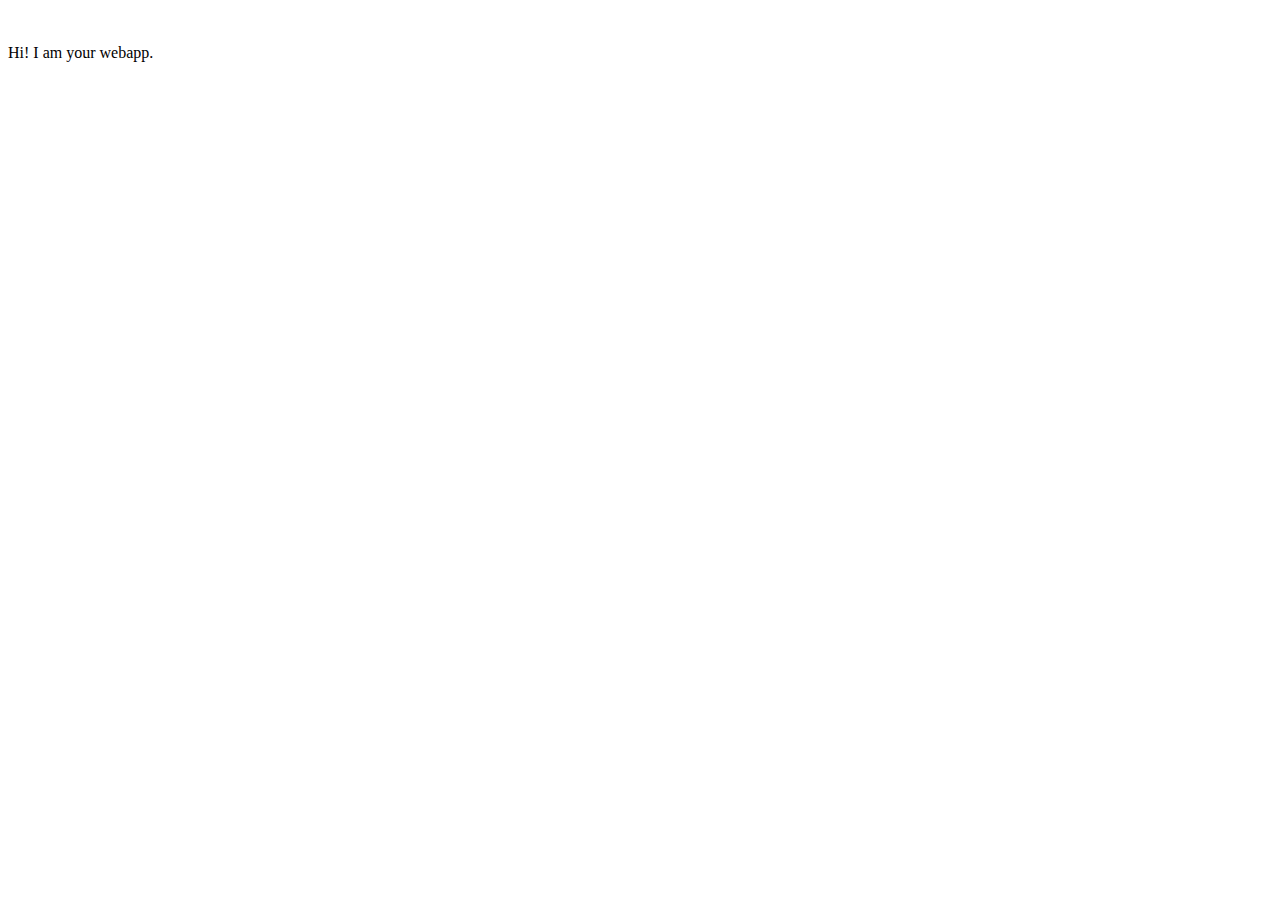
==== ui/index.html @ 0ab2d36d "[imad-console] Updates ui/index.html" ====
<!doctype html>
<html>
    <head>
        <link href="/ui/style.css" rel="stylesheet" />
    </head>
    <body>
        <div class="center">
            <img src=" " class="img-medium"/>
        </div>
        <br>
        <div class="center text-big bold">
            Hi! I am your webapp.
        </div>
        <script type="text/javascript" src="/ui/main.js">
        </script>
    </body>
</html>
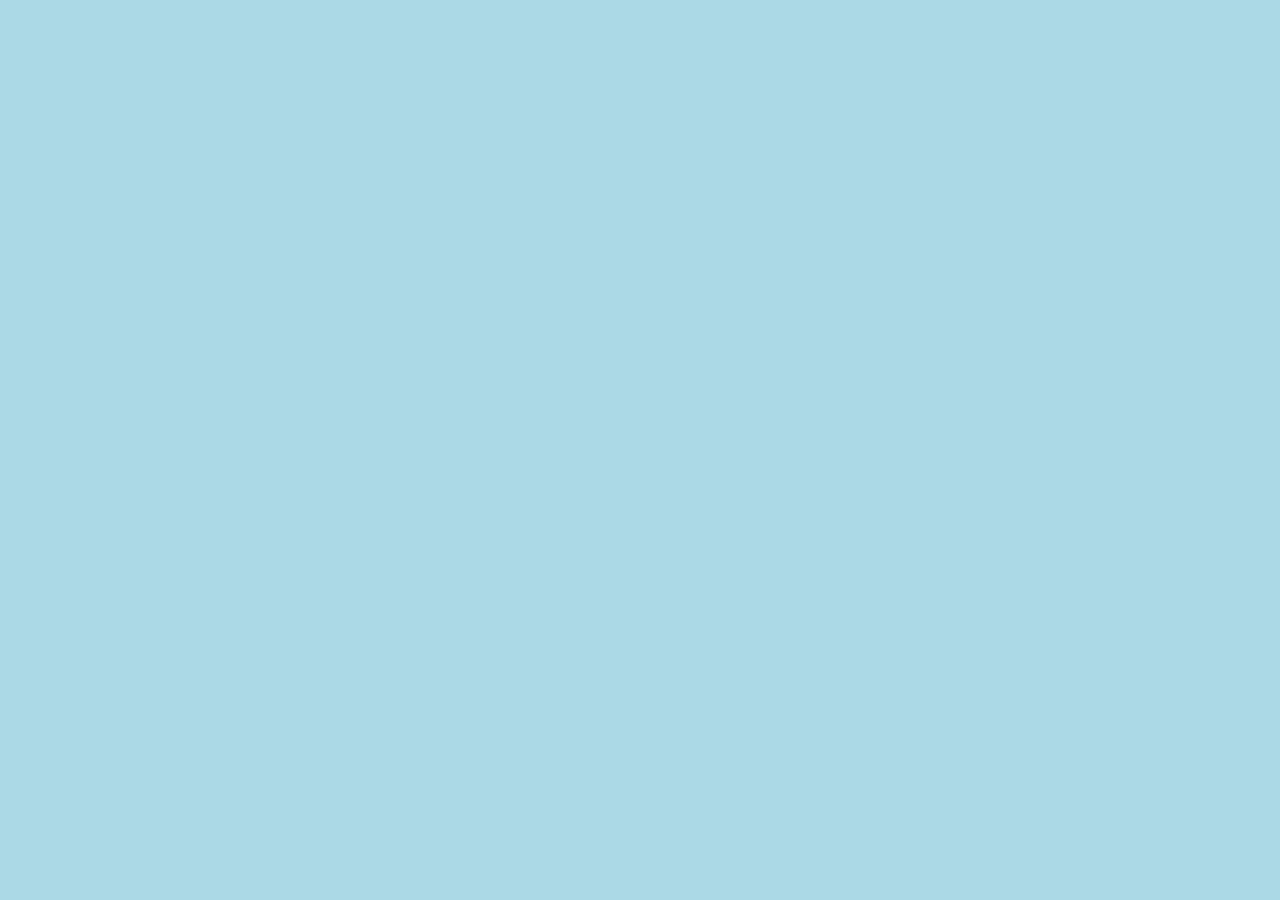
==== commit ddef9292: "Update index.html" ====
--- a/ui/index.html
+++ b/ui/index.html
@@ -9,7 +9,7 @@
         </div>
         <br>
         <div class="center text-big bold">
-            Hi! I am your webapp.
+           
         </div>
         <script type="text/javascript" src="/ui/main.js">
         </script>
--- a/ui/style.css
+++ b/ui/style.css
@@ -0,0 +1,22 @@
+body {
+    font-family: sans-serif;
+    background-color: lightblue;
+    margin-top: 75px;
+}
+
+.center {
+    text-align: center;
+}
+
+.text-big {
+    font-size: 300%;
+}
+
+.bold {
+    font-weight: bold;
+}
+
+.img-medium {
+    height: 200px;
+}
+
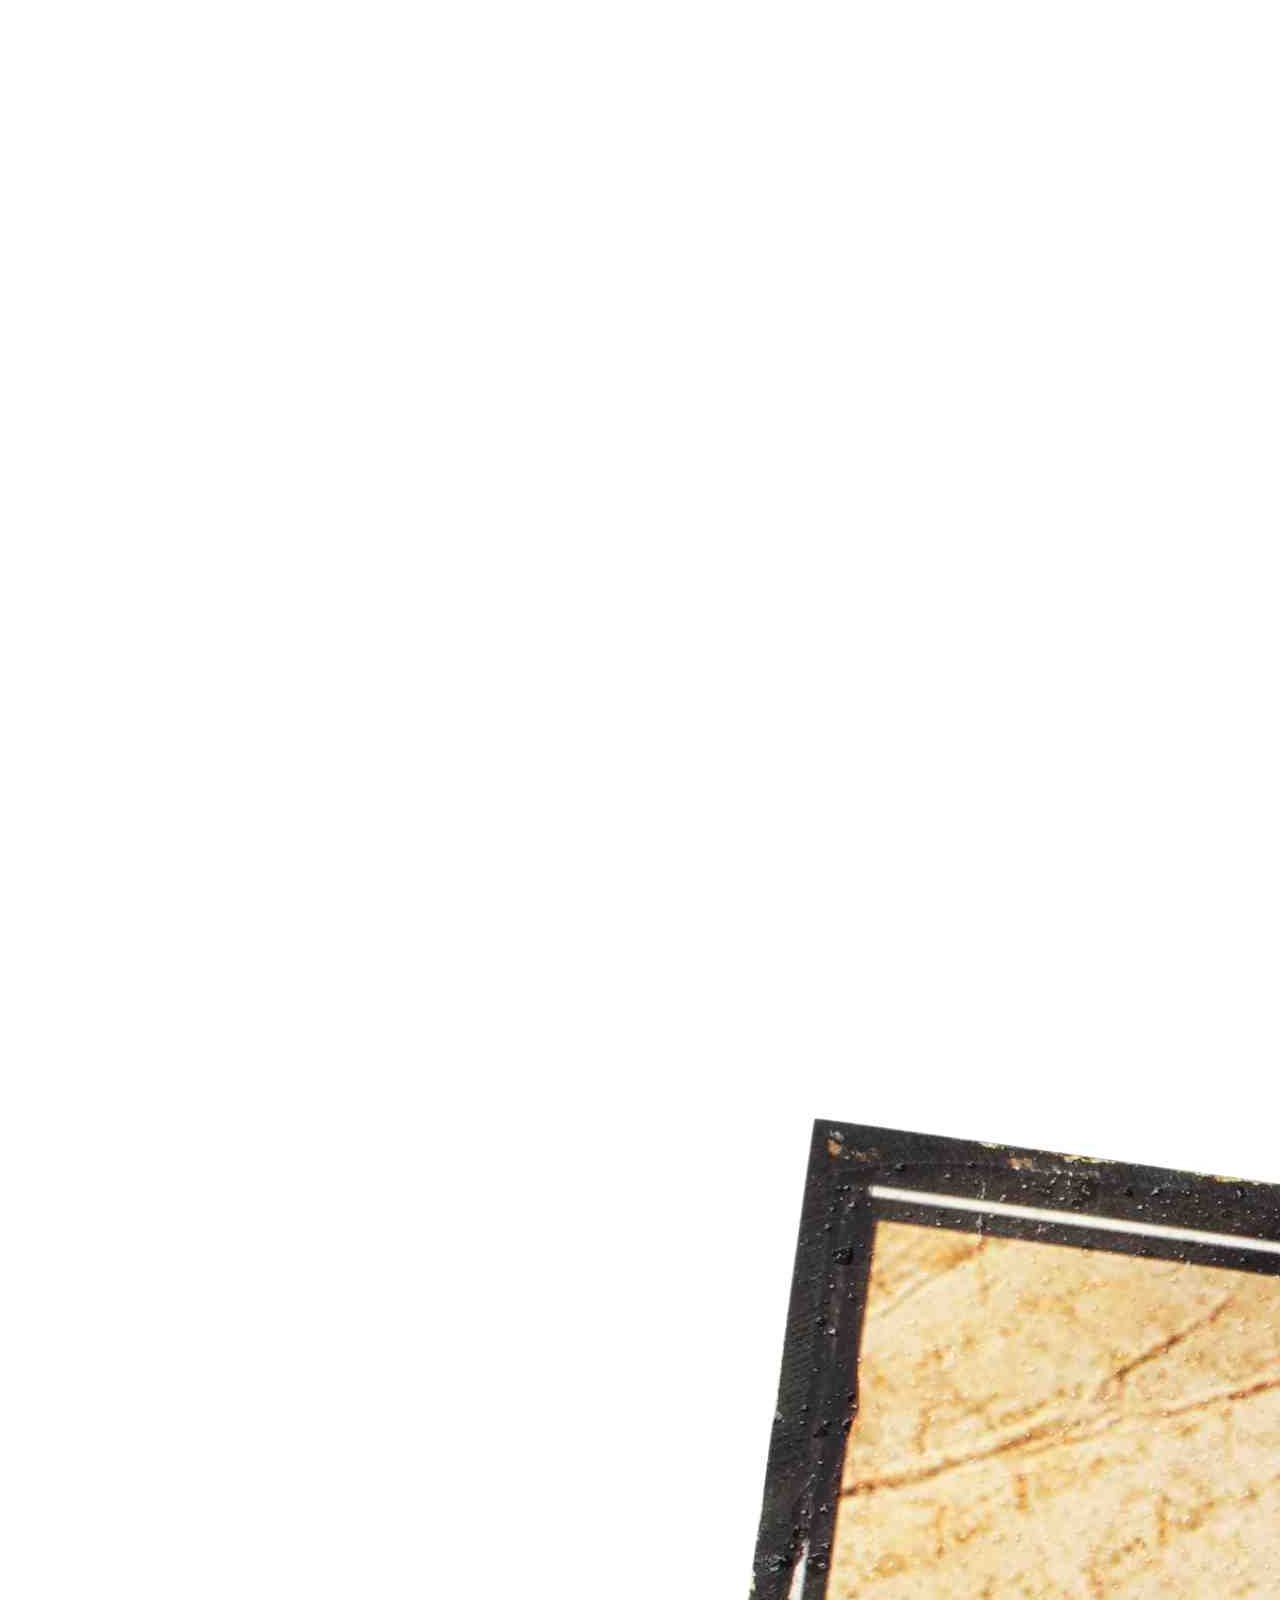
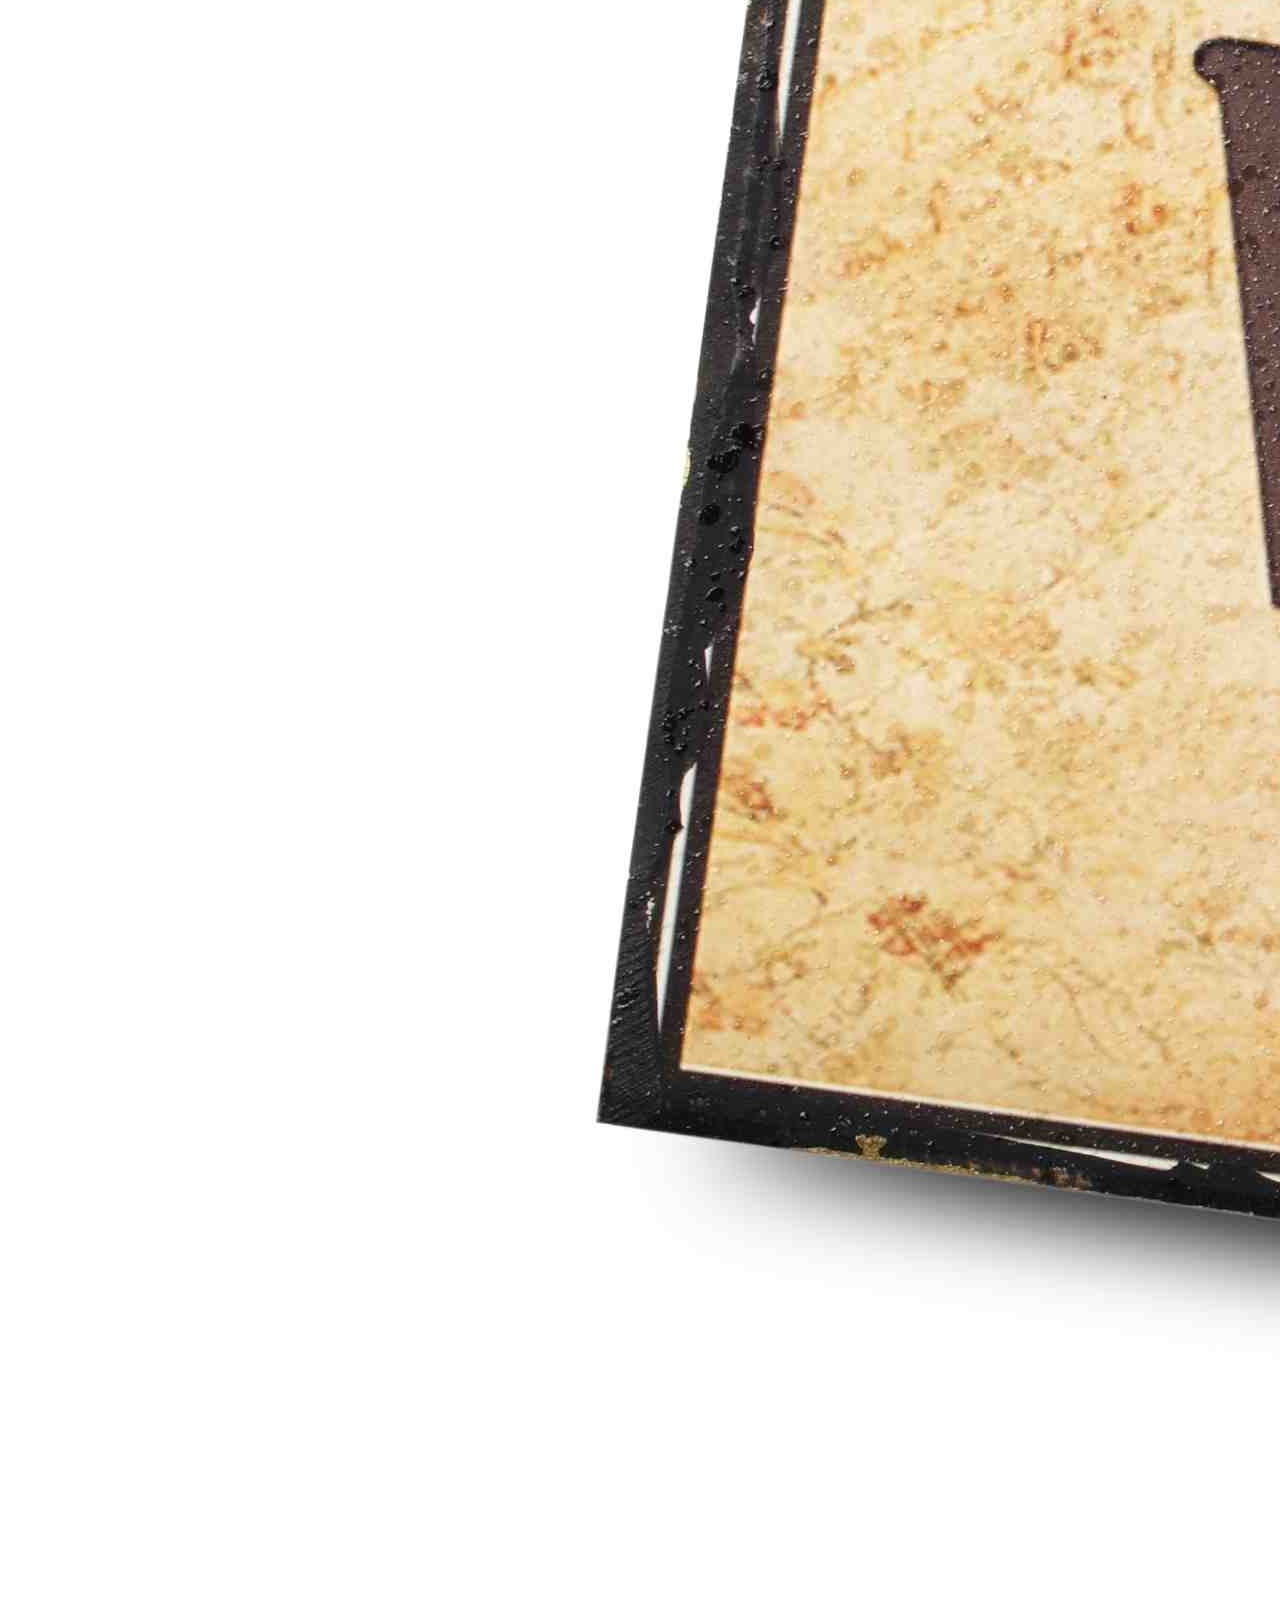
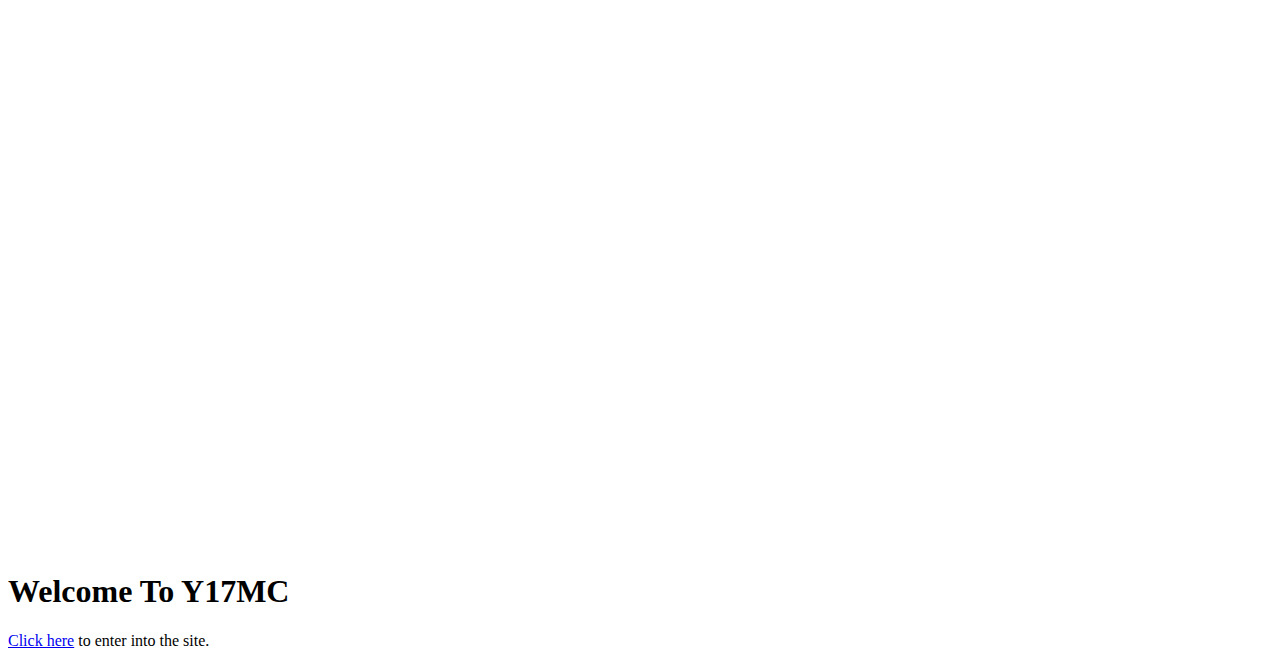
==== commit f68dd94e: "[imad-console] Updates ui/index.html" ====
--- a/ui/index.html
+++ b/ui/index.html
@@ -1,17 +1,15 @@
-<!doctype html>
-<html>
-    <head>
-        <link href="/ui/style.css" rel="stylesheet" />
-    </head>
-    <body>
-        <div class="center">
-            <img src=" " class="img-medium"/>
-        </div>
-        <br>
-        <div class="center text-big bold">
-           
-        </div>
-        <script type="text/javascript" src="/ui/main.js">
-        </script>
-    </body>
-</html>
+<html>
+<head>
+<title>Y17MC</title>
+<link href="/ui/style1.css" rel="stylesheet" />
+</head>
+<body>
+<div class="center">
+<img src="/ui/welcome.jpg" alt="lights" class="img-medium" />
+</div>
+<div class="bold center text-big">
+<h1>Welcome To Y17MC</h1>
+<p class="center"><a href="C:/Users/lap/Desktop/y17mc/front.html">Click here</a> to enter into the site.</p>
+</div>
+</body>
+</html>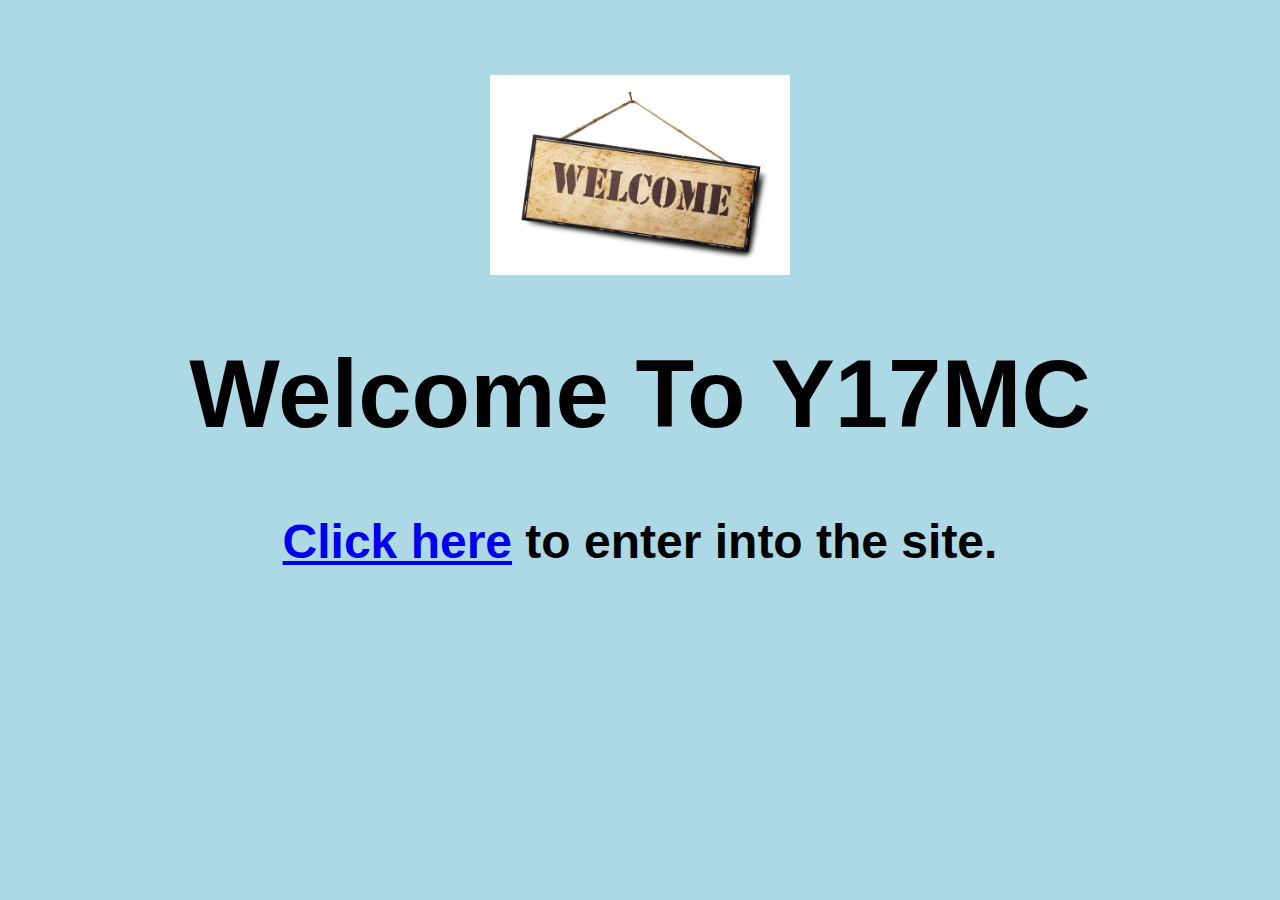
==== commit 789f139c: "[imad-console] Updates ui/index.html" ====
--- a/ui/index.html
+++ b/ui/index.html
@@ -1,7 +1,7 @@
 <html>
 <head>
 <title>Y17MC</title>
-<link href="/ui/style1.css" rel="stylesheet" />
+<link href="/ui/style.css" rel="stylesheet" />
 </head>
 <body>
 <div class="center">
@@ -9,7 +9,7 @@
 </div>
 <div class="bold center text-big">
 <h1>Welcome To Y17MC</h1>
-<p class="center"><a href="C:/Users/lap/Desktop/y17mc/front.html">Click here</a> to enter into the site.</p>
+<p class="center"><a href="#">Click here</a> to enter into the site.</p>
 </div>
 </body>
 </html>--- a/ui/style.css
+++ b/ui/style.css
@@ -0,0 +1,22 @@
+body {
+    font-family: sans-serif;
+    background-color: lightblue;
+    margin-top: 75px;
+}
+
+.center {
+    text-align: center;
+}
+
+.text-big {
+    font-size: 300%;
+}
+
+.bold {
+    font-weight: bold;
+}
+
+.img-medium {
+    height: 200px;
+}
+
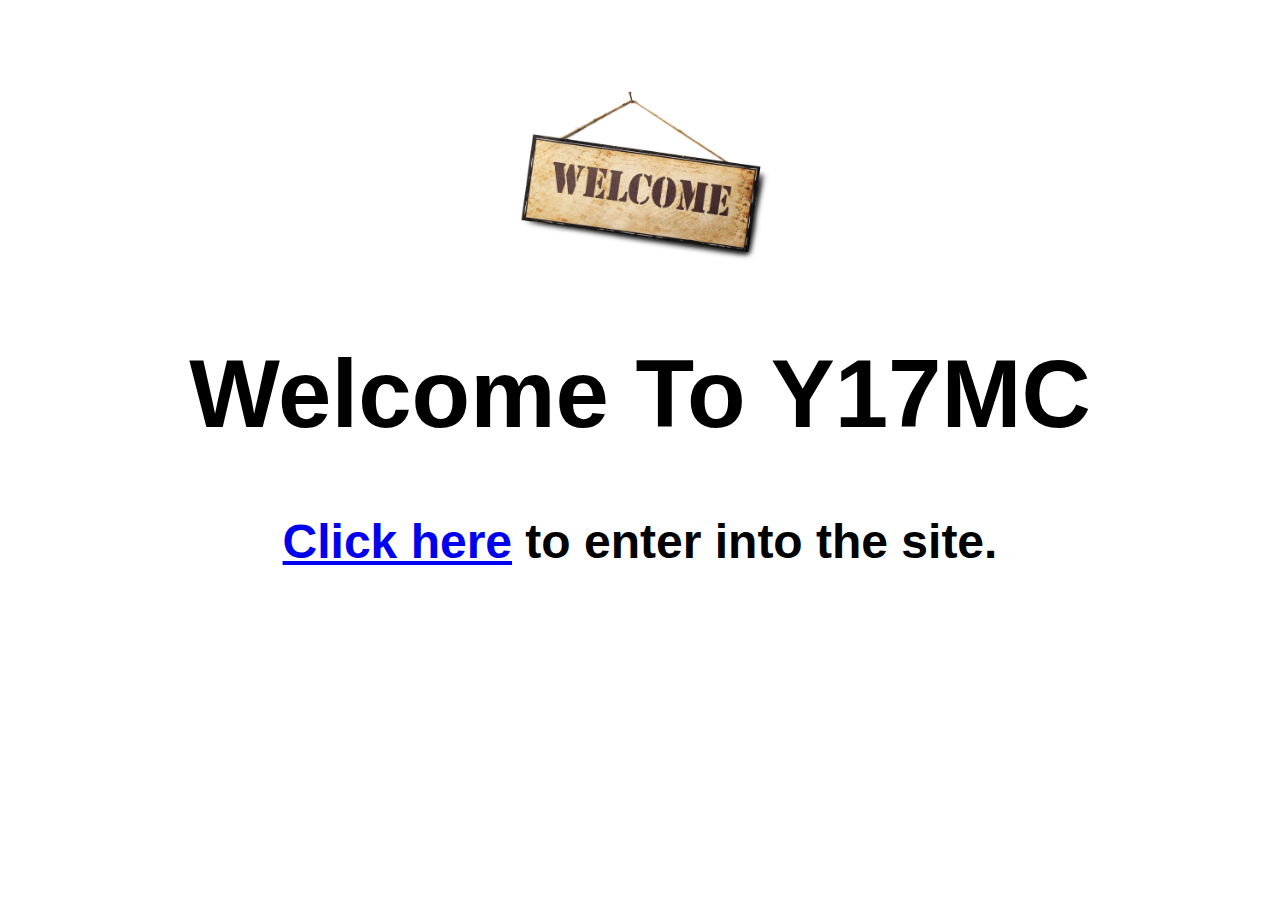
==== commit 6bb158e1: "[imad-console] Updates ui/index.html" ====
--- a/ui/index.html
+++ b/ui/index.html
@@ -9,7 +9,7 @@
 </div>
 <div class="bold center text-big">
 <h1>Welcome To Y17MC</h1>
-<p class="center"><a href="#">Click here</a> to enter into the site.</p>
+<p class="center"><a href="/ui/get.html">Click here</a> to enter into the site.</p>
 </div>
 </body>
 </html>--- a/ui/style.css
+++ b/ui/style.css
@@ -1,6 +1,6 @@
 body {
     font-family: sans-serif;
-    background-color: lightblue;
+    background-color: white;
     margin-top: 75px;
 }
 
